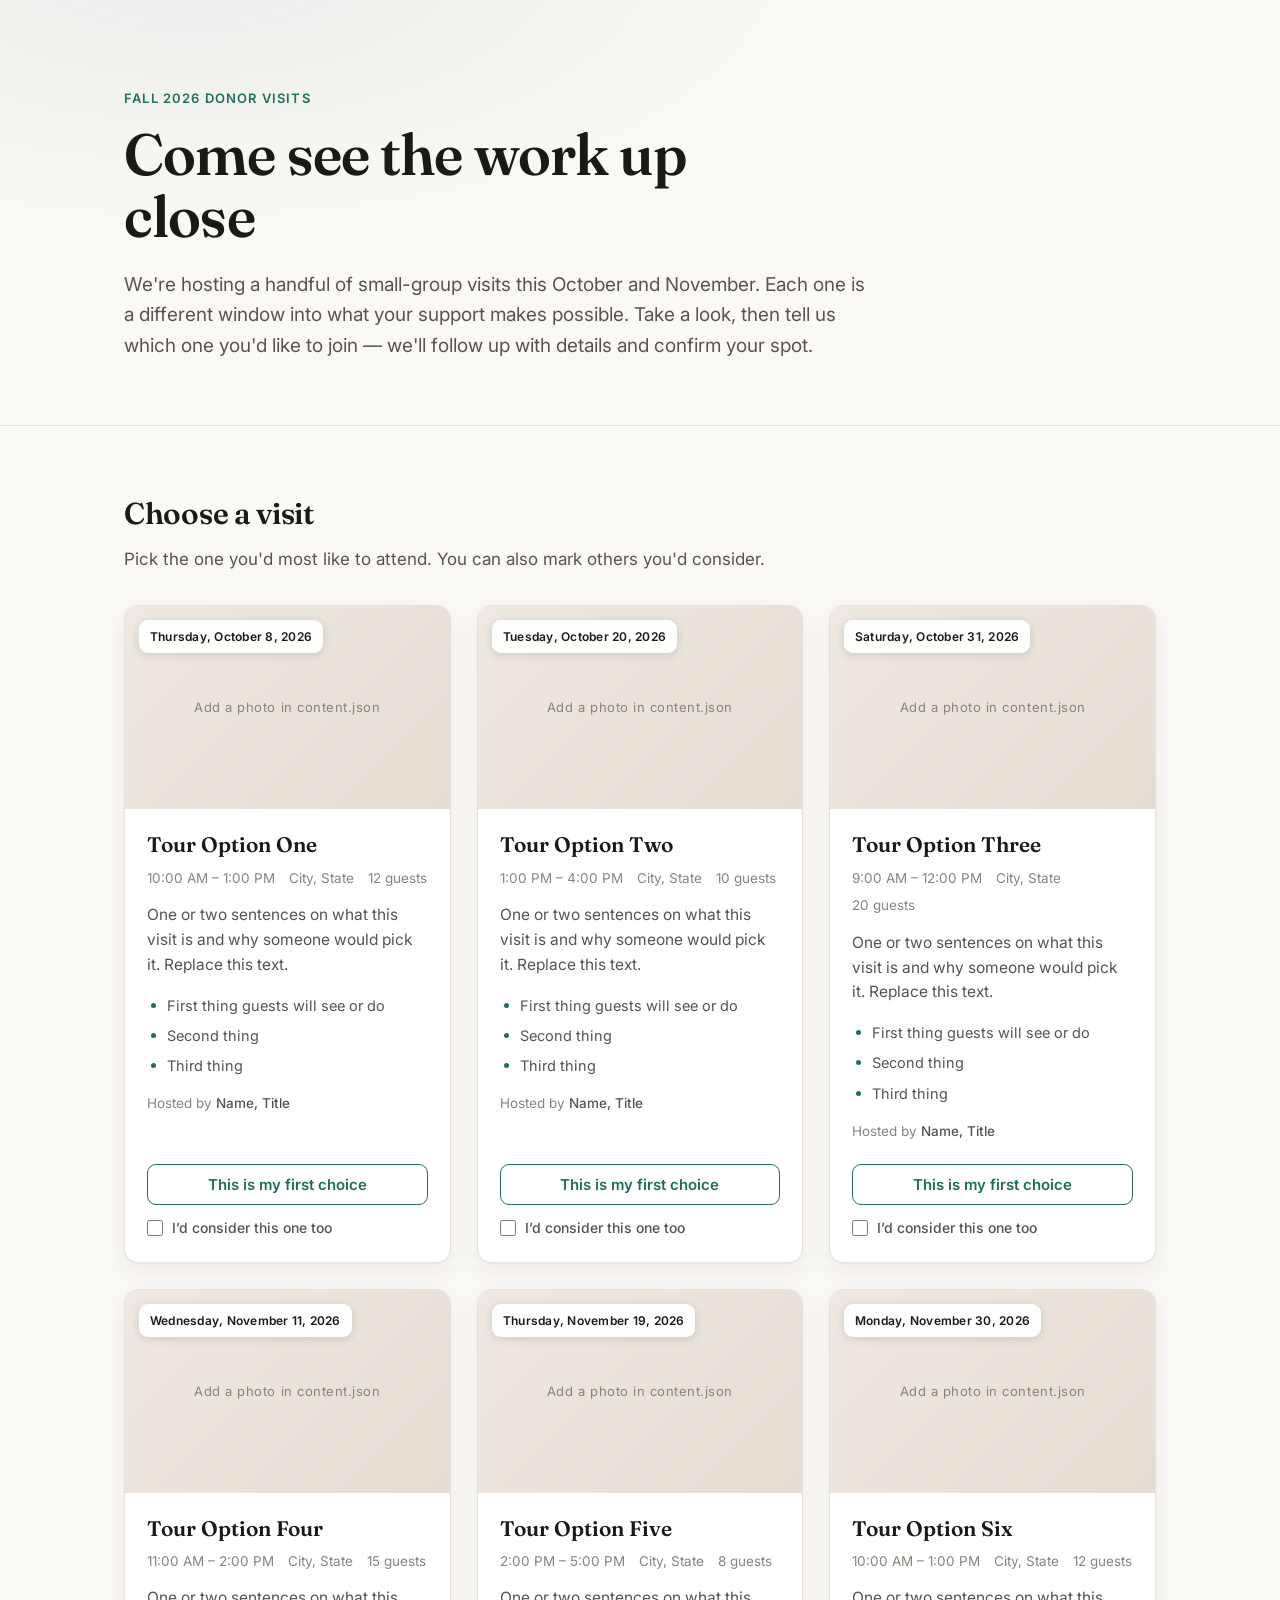
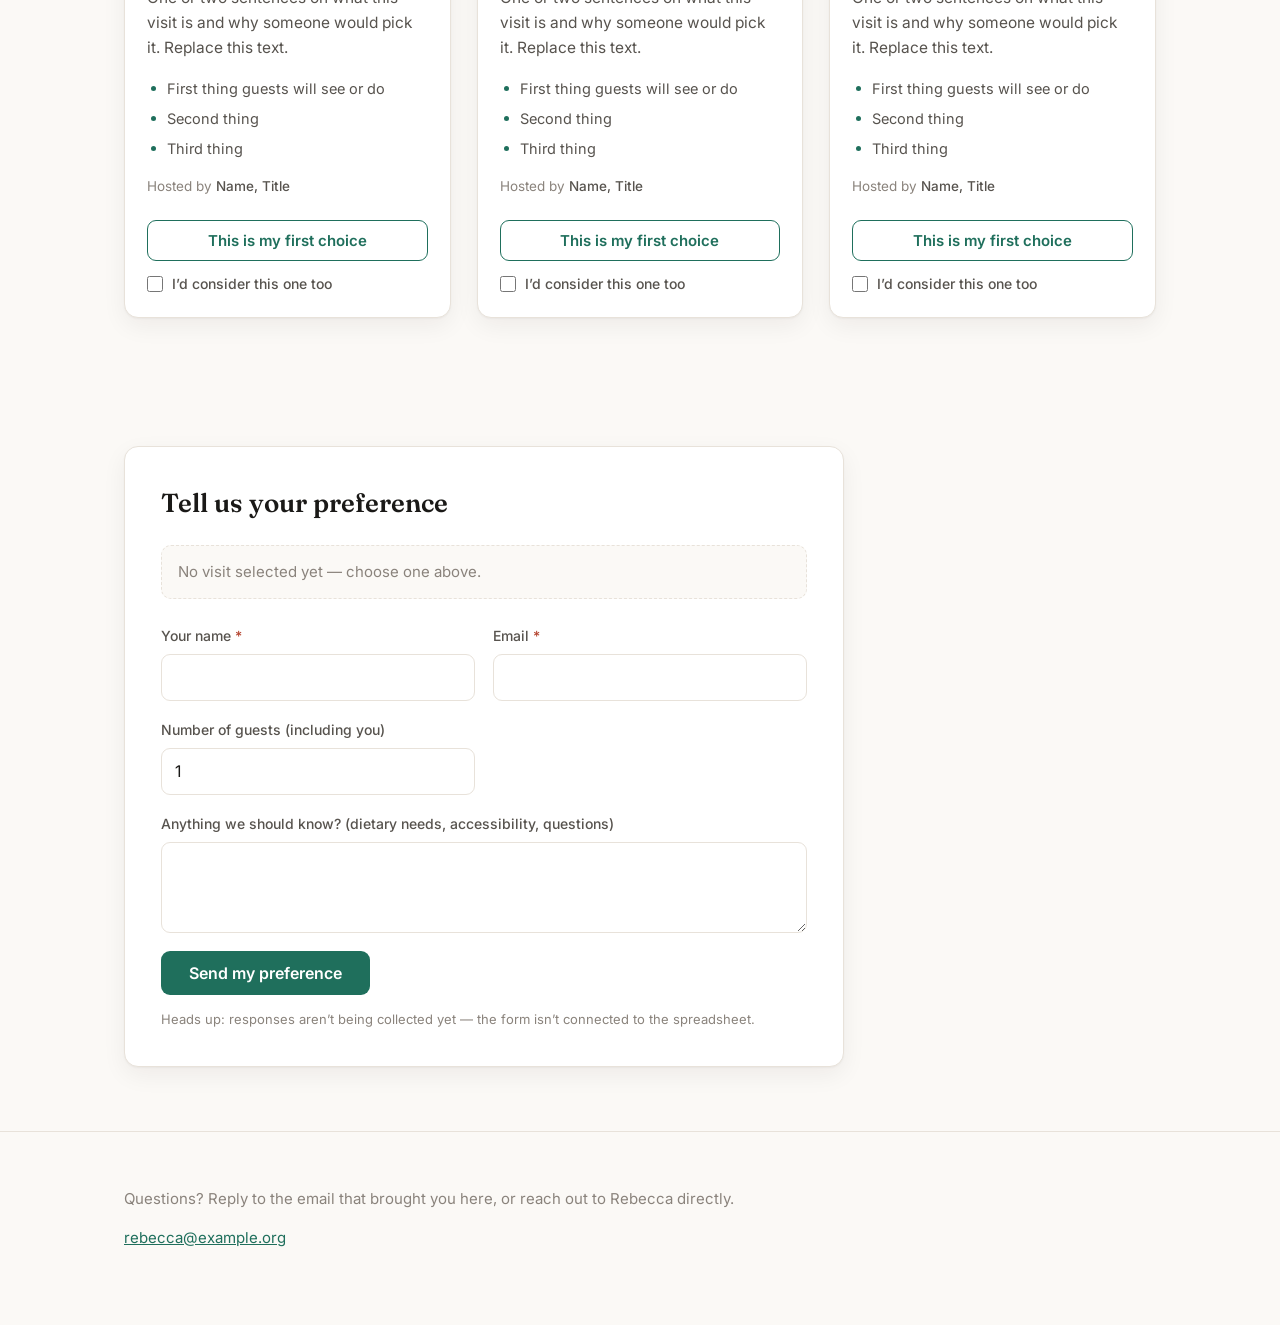
==== index.html @ 53bd4e9d "Add files via upload" ====
<!doctype html>
<html lang="en">
<head>
<meta charset="utf-8">
<meta name="viewport" content="width=device-width, initial-scale=1">
<title>Fall Donor Visits</title>
<meta name="description" content="Choose which upcoming visit you'd like to join.">
<link rel="icon" href="data:image/svg+xml,%3Csvg xmlns='http://www.w3.org/2000/svg' viewBox='0 0 32 32'%3E%3Crect width='32' height='32' rx='7' fill='%231f6f5c'/%3E%3Cpath d='M9 16.5l4.5 4.5L23 11.5' stroke='white' stroke-width='3' fill='none' stroke-linecap='round' stroke-linejoin='round'/%3E%3C/svg%3E">
<link rel="preconnect" href="https://fonts.googleapis.com">
<link rel="preconnect" href="https://fonts.gstatic.com" crossorigin>
<link href="https://fonts.googleapis.com/css2?family=Fraunces:opsz,wght@9..144,400;9..144,600&family=Inter:wght@400;500;600&display=swap" rel="stylesheet">
<link rel="stylesheet" href="styles.css">
</head>
<body>

<a class="skip" href="#tours">Skip to the options</a>

<header class="hero" id="hero">
  <div class="wrap">
    <p class="eyebrow" id="eyebrow"></p>
    <h1 id="headline"></h1>
    <p class="intro" id="intro"></p>
  </div>
</header>

<main class="wrap">

  <section id="tours" aria-labelledby="tours-h">
    <h2 id="tours-h" class="section-h">Choose a visit</h2>
    <p class="section-sub">Pick the one you'd most like to attend. You can also mark others you'd consider.</p>
    <div class="grid" id="grid" role="list"></div>
  </section>

  <section id="rsvp" aria-labelledby="rsvp-h">
    <div class="card-form">
      <h2 id="rsvp-h">Tell us your preference</h2>

      <div class="chosen" id="chosen" aria-live="polite">
        <span class="chosen-empty">No visit selected yet — choose one above.</span>
      </div>

      <form id="form" novalidate>
        <div class="row">
          <label for="f-name">Your name <span class="req">*</span>
            <input id="f-name" name="name" type="text" autocomplete="name" required>
          </label>
          <label for="f-email">Email <span class="req">*</span>
            <input id="f-email" name="email" type="email" autocomplete="email" required>
          </label>
        </div>

        <div class="row" id="row-extra">
          <label for="f-guests" id="lbl-guests">Number of guests (including you)
            <input id="f-guests" name="guests" type="number" min="1" max="20" value="1" inputmode="numeric">
          </label>
        </div>

        <label for="f-notes" id="lbl-notes" class="full">Notes
          <textarea id="f-notes" name="notes" rows="3"></textarea>
        </label>

        <p class="err" id="err" role="alert" hidden></p>

        <button type="submit" id="submit">Send my preference</button>
        <p class="fineprint" id="fineprint"></p>
      </form>

      <div class="done" id="done" hidden>
        <div class="done-mark" aria-hidden="true">&#10003;</div>
        <h3 id="done-h"></h3>
        <p id="done-b"></p>
      </div>
    </div>
  </section>

</main>

<footer class="foot">
  <div class="wrap">
    <p id="closing"></p>
    <p><a id="contact" href="#"></a></p>
  </div>
</footer>

<div class="boot-error" id="boot-error" hidden>
  <div>
    <h2>The page couldn't load its content.</h2>
    <p id="boot-msg"></p>
    <p class="boot-hint">This almost always means <code>content.json</code> has a typo. Ask Claude to check it.</p>
  </div>
</div>

<script src="app.js"></script>
</body>
</html>
---- styles.css ----
/* ---------------------------------------------------------------
   Styling for the donor visits page.
   You normally won't need to touch this file. Colors come from
   --accent, which is set from content.json (site.accentColor).
   --------------------------------------------------------------- */

:root{
  --accent:#1f6f5c;
  --accent-soft:rgba(31,111,92,.08);
  --accent-line:rgba(31,111,92,.22);
  --ink:#1a1917;
  --ink-2:#57534e;
  --ink-3:#8a837c;
  --paper:#fbf9f6;
  --card:#ffffff;
  --line:#e8e2da;
  --radius:14px;
  --shadow:0 1px 2px rgba(26,25,23,.04), 0 8px 24px rgba(26,25,23,.06);
  --shadow-lift:0 2px 4px rgba(26,25,23,.05), 0 16px 40px rgba(26,25,23,.10);
}

*{box-sizing:border-box}
/* Several elements below set display, which would otherwise beat the
   browser's default rule for [hidden]. Keep this. */
[hidden]{display:none !important}
html{-webkit-text-size-adjust:100%}
body{
  margin:0;
  background:var(--paper);
  color:var(--ink);
  font:400 17px/1.6 Inter, system-ui, -apple-system, "Segoe UI", Roboto, sans-serif;
  -webkit-font-smoothing:antialiased;
}
img{max-width:100%;display:block}

.wrap{max-width:1080px;margin:0 auto;padding:0 24px}

.skip{
  position:absolute;left:-9999px;top:0;background:var(--ink);color:#fff;
  padding:10px 16px;border-radius:0 0 8px 0;z-index:50;
}
.skip:focus{left:0}

/* ---------- hero ---------- */
.hero{
  padding:88px 0 64px;
  background:
    radial-gradient(900px 400px at 15% -10%, var(--accent-soft), transparent 70%),
    var(--paper);
  border-bottom:1px solid var(--line);
}
.hero.has-image{
  background-size:cover;
  background-position:center;
  color:#fff;
  position:relative;
}
.hero.has-image::after{
  content:"";position:absolute;inset:0;
  background:linear-gradient(180deg, rgba(20,19,17,.35), rgba(20,19,17,.72));
}
.hero.has-image .wrap{position:relative;z-index:1}
.hero.has-image .eyebrow{color:rgba(255,255,255,.85)}
.hero.has-image .intro{color:rgba(255,255,255,.92)}

.eyebrow{
  margin:0 0 14px;
  font-size:13px;font-weight:600;letter-spacing:.09em;text-transform:uppercase;
  color:var(--accent);
}
h1{
  margin:0;
  font-family:Fraunces, Georgia, "Times New Roman", serif;
  font-weight:600;
  font-size:clamp(34px,5.4vw,58px);
  line-height:1.08;
  letter-spacing:-.015em;
  max-width:16ch;
}
.intro{
  margin:22px 0 0;
  max-width:62ch;
  font-size:19px;
  color:var(--ink-2);
}

/* ---------- sections ---------- */
section{padding:64px 0}
.section-h{
  margin:0;
  font-family:Fraunces, Georgia, serif;
  font-weight:600;
  font-size:30px;
  letter-spacing:-.01em;
}
.section-sub{margin:8px 0 32px;color:var(--ink-2)}

/* ---------- cards ---------- */
.grid{
  display:grid;
  grid-template-columns:repeat(auto-fill, minmax(310px,1fr));
  gap:26px;
}

.tour{
  position:relative;
  display:flex;flex-direction:column;
  background:var(--card);
  border:1px solid var(--line);
  border-radius:var(--radius);
  box-shadow:var(--shadow);
  overflow:hidden;
  transition:box-shadow .18s ease, border-color .18s ease, transform .18s ease;
}
.tour:hover{box-shadow:var(--shadow-lift);transform:translateY(-2px)}
.tour.selected{
  border-color:var(--accent);
  box-shadow:0 0 0 2px var(--accent-line), var(--shadow-lift);
}

.thumb{
  aspect-ratio:16/10;
  background:linear-gradient(135deg, #efe9e1, #e3ddd4);
  position:relative;
  overflow:hidden;
}
.thumb img{width:100%;height:100%;object-fit:cover}
.thumb-empty{
  position:absolute;inset:0;
  display:flex;align-items:center;justify-content:center;
  color:var(--ink-3);font-size:13px;letter-spacing:.04em;text-align:center;padding:16px;
}

.datechip{
  position:absolute;left:14px;top:14px;
  background:rgba(255,255,255,.94);
  backdrop-filter:blur(6px);
  border-radius:9px;
  padding:7px 11px;
  font-size:12px;font-weight:600;letter-spacing:.02em;
  color:var(--ink);
  box-shadow:0 2px 8px rgba(26,25,23,.14);
}

.tour-body{padding:22px 22px 0;flex:1}
.tour h3{
  margin:0 0 10px;
  font-family:Fraunces, Georgia, serif;
  font-weight:600;font-size:21px;line-height:1.25;
}
.meta{
  margin:0 0 14px;
  display:flex;flex-wrap:wrap;gap:6px 14px;
  font-size:13.5px;color:var(--ink-3);
}
.meta span{display:inline-flex;align-items:center;gap:6px}
.summary{margin:0 0 16px;font-size:15.5px;color:var(--ink-2)}
.highlights{margin:0 0 16px;padding:0;list-style:none;font-size:14.5px;color:var(--ink-2)}
.highlights li{position:relative;padding-left:20px;margin-bottom:7px}
.highlights li::before{
  content:"";position:absolute;left:4px;top:9px;
  width:5px;height:5px;border-radius:50%;background:var(--accent);
}
.host{margin:0 0 4px;font-size:13.5px;color:var(--ink-3)}
.host strong{color:var(--ink-2);font-weight:500}

.tour-actions{
  padding:18px 22px 22px;
  display:flex;flex-direction:column;gap:12px;
}
.pick{
  appearance:none;
  width:100%;
  padding:12px 16px;
  border:1px solid var(--accent);
  border-radius:9px;
  background:transparent;
  color:var(--accent);
  font:600 15px/1 Inter, system-ui, sans-serif;
  cursor:pointer;
  transition:background .15s ease, color .15s ease;
}
.pick:hover{background:var(--accent-soft)}
.tour.selected .pick{background:var(--accent);color:#fff}

.maybe{
  display:flex;align-items:center;gap:9px;
  font-size:14px;color:var(--ink-2);cursor:pointer;
}
.maybe input{width:16px;height:16px;accent-color:var(--accent);margin:0;cursor:pointer}
.tour.selected .maybe{visibility:hidden}

/* ---------- form ---------- */
.card-form{
  background:var(--card);
  border:1px solid var(--line);
  border-radius:var(--radius);
  box-shadow:var(--shadow);
  padding:36px;
  max-width:720px;
}
.card-form h2{
  margin:0 0 20px;
  font-family:Fraunces, Georgia, serif;
  font-weight:600;font-size:26px;
}

.chosen{
  border:1px dashed var(--line);
  border-radius:10px;
  padding:14px 16px;
  margin-bottom:26px;
  font-size:15px;
  background:var(--paper);
}
.chosen.filled{
  border-style:solid;
  border-color:var(--accent-line);
  background:var(--accent-soft);
}
.chosen-empty{color:var(--ink-3)}
.chosen strong{font-weight:600}
.chosen .also{display:block;margin-top:6px;color:var(--ink-2);font-size:14px}

.row{display:grid;grid-template-columns:1fr 1fr;gap:18px;margin-bottom:18px}
label{display:block;font-size:14px;font-weight:500;color:var(--ink-2)}
label.full{margin-bottom:18px}
.req{color:#b4432e}
input,textarea{
  display:block;width:100%;margin-top:7px;
  padding:11px 13px;
  border:1px solid var(--line);
  border-radius:9px;
  background:#fff;
  font:400 16px/1.4 Inter, system-ui, sans-serif;
  color:var(--ink);
}
input:focus,textarea:focus{
  outline:none;border-color:var(--accent);
  box-shadow:0 0 0 3px var(--accent-soft);
}
textarea{resize:vertical}

button[type=submit]{
  appearance:none;
  padding:14px 28px;
  border:none;border-radius:9px;
  background:var(--accent);color:#fff;
  font:600 16px/1 Inter, system-ui, sans-serif;
  cursor:pointer;
  transition:opacity .15s ease;
}
button[type=submit]:hover{opacity:.9}
button[type=submit]:disabled{opacity:.5;cursor:default}

.err{
  margin:0 0 16px;padding:11px 14px;
  background:#fdf1ee;border:1px solid #f0cfc5;border-radius:9px;
  color:#8f3a25;font-size:14.5px;
}
.fineprint{margin:14px 0 0;font-size:13px;color:var(--ink-3)}

.done{text-align:center;padding:24px 0 8px}
.done-mark{
  width:52px;height:52px;margin:0 auto 18px;
  border-radius:50%;background:var(--accent);color:#fff;
  display:flex;align-items:center;justify-content:center;font-size:26px;
}
.done h3{
  margin:0 0 10px;
  font-family:Fraunces, Georgia, serif;font-weight:600;font-size:24px;
}
.done p{margin:0;color:var(--ink-2)}

/* ---------- footer ---------- */
.foot{
  border-top:1px solid var(--line);
  padding:40px 0 60px;
  color:var(--ink-3);font-size:15px;
}
.foot a{color:var(--accent)}

/* ---------- boot error ---------- */
.boot-error{
  position:fixed;inset:0;z-index:100;
  background:var(--paper);
  display:flex;align-items:center;justify-content:center;
  padding:32px;text-align:center;
}
.boot-error h2{font-family:Fraunces, Georgia, serif;font-weight:600}
.boot-error code{background:#efe9e1;padding:2px 6px;border-radius:5px;font-size:14px}
.boot-hint{color:var(--ink-2)}

@media (max-width:640px){
  .hero{padding:60px 0 44px}
  section{padding:48px 0}
  .row{grid-template-columns:1fr}
  .card-form{padding:24px}
}

@media (prefers-reduced-motion:reduce){
  *{transition:none !important}
  .tour:hover{transform:none}
}
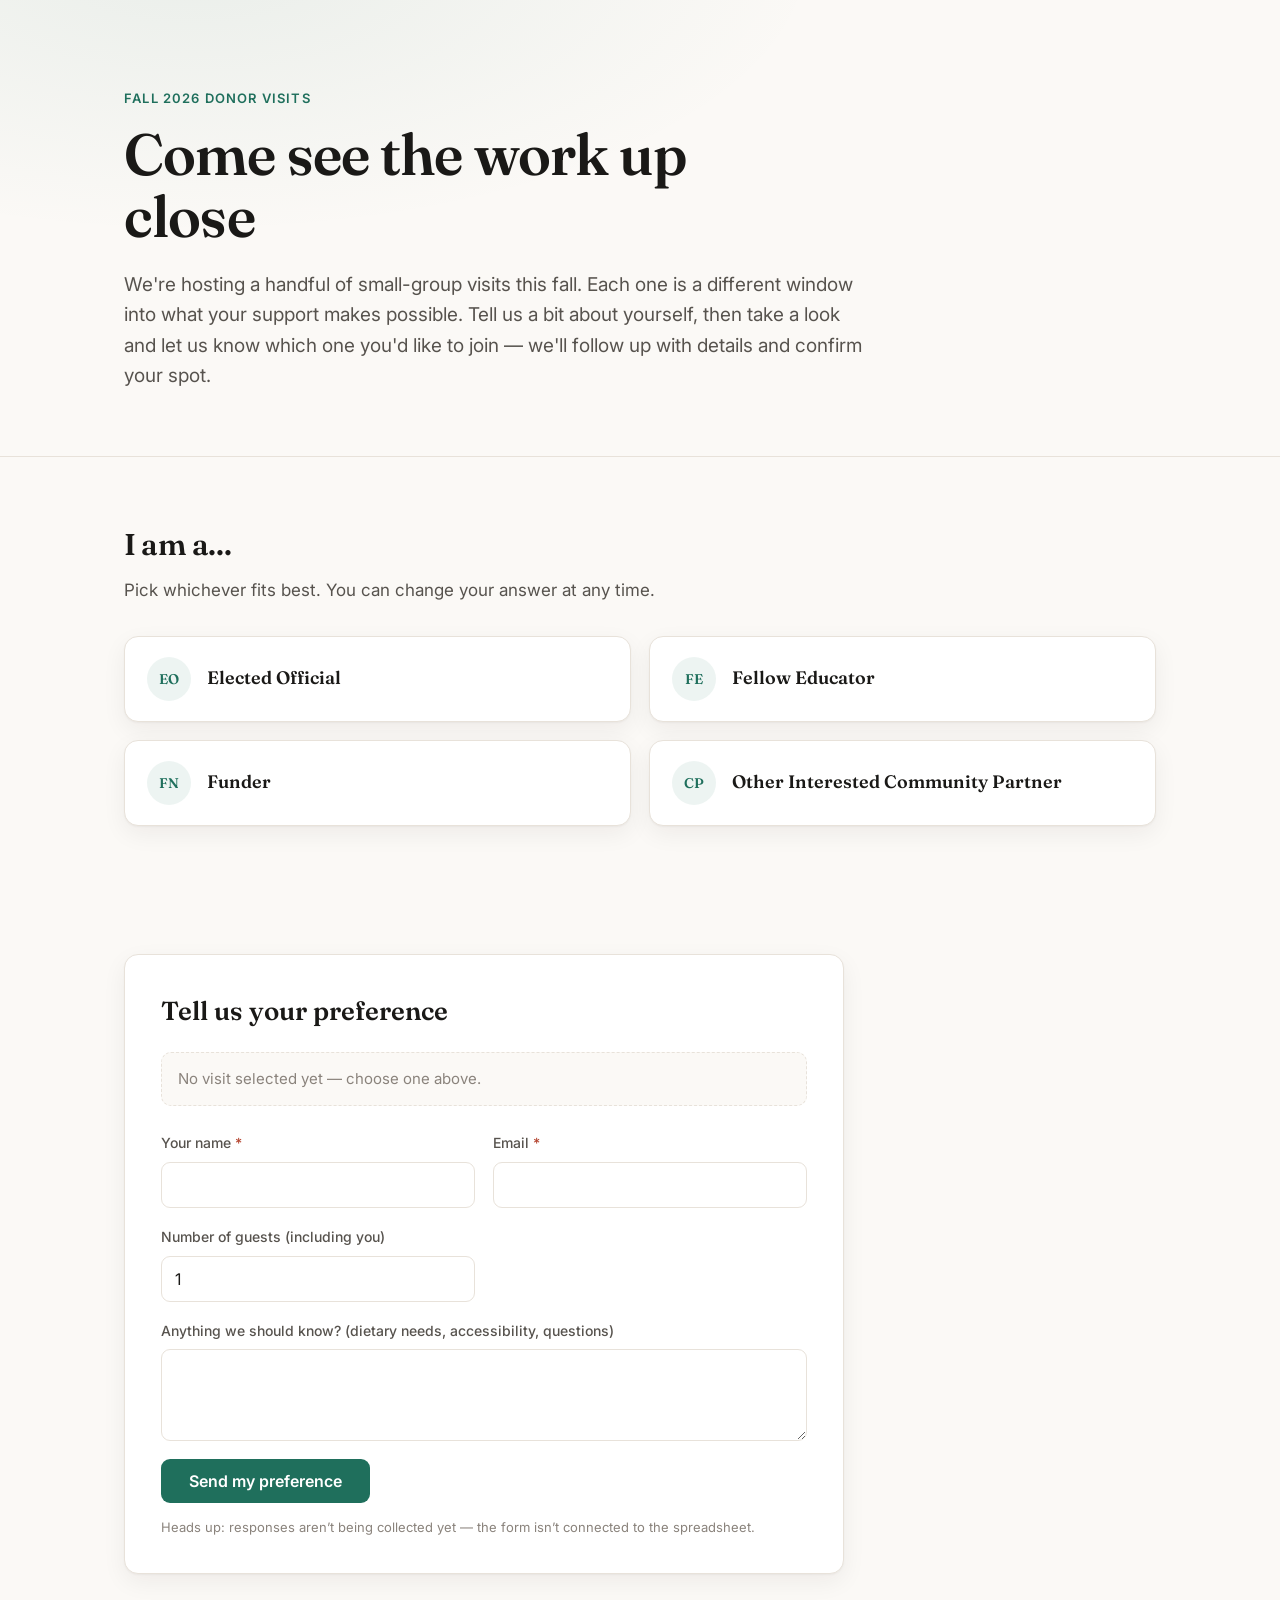
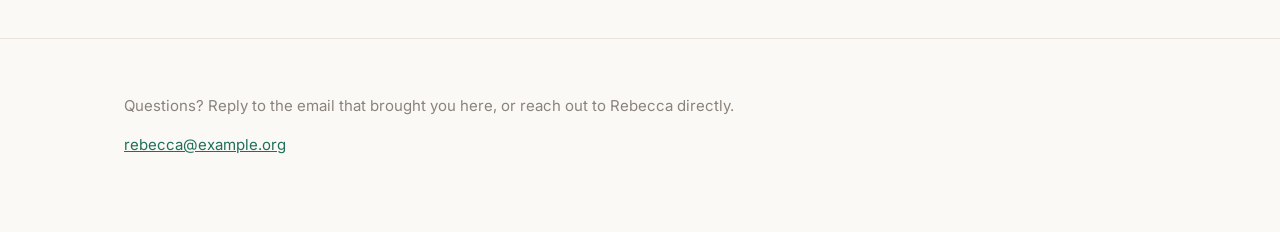
==== commit 4e56fcb1: "Add audience picker: visitors choose their role before seeing visit dates - New "I am a..." step (El" ====
--- a/index.html
+++ b/index.html
@@ -13,7 +13,7 @@
 </head>
 <body>
 
-<a class="skip" href="#tours">Skip to the options</a>
+<a class="skip" href="#picker">Skip to the options</a>
 
 <header class="hero" id="hero">
   <div class="wrap">
@@ -25,9 +25,21 @@
 
 <main class="wrap">
 
-  <section id="tours" aria-labelledby="tours-h">
-    <h2 id="tours-h" class="section-h">Choose a visit</h2>
-    <p class="section-sub">Pick the one you'd most like to attend. You can also mark others you'd consider.</p>
+  <section id="picker" aria-labelledby="picker-h">
+    <h2 id="picker-h" class="section-h"></h2>
+    <p class="section-sub" id="picker-sub"></p>
+
+    <div class="audience-bar" id="audience-bar">
+      <p>Showing visits for <strong id="audience-bar-label"></strong></p>
+      <button type="button" id="change-audience">Choose a different group</button>
+    </div>
+
+    <div class="roles" id="roles" role="list"></div>
+  </section>
+
+  <section id="tours" aria-labelledby="tours-h" hidden>
+    <h2 id="tours-h" class="section-h"></h2>
+    <p class="section-sub" id="tours-sub"></p>
     <div class="grid" id="grid" role="list"></div>
   </section>
 
--- a/styles.css
+++ b/styles.css
@@ -95,6 +95,75 @@
 }
 .section-sub{margin:8px 0 32px;color:var(--ink-2)}
 
+/* ---------- picker ---------- */
+.roles{
+  display:grid;
+  grid-template-columns:repeat(2, 1fr);
+  gap:18px;
+  margin-top:4px;
+}
+.role{
+  display:flex;
+  align-items:center;
+  gap:16px;
+  text-align:left;
+  background:var(--card);
+  border:1px solid var(--line);
+  border-radius:var(--radius);
+  box-shadow:var(--shadow);
+  padding:20px 22px;
+  cursor:pointer;
+  font:inherit;
+  color:inherit;
+  transition:box-shadow .18s ease, border-color .18s ease, transform .18s ease;
+}
+.role:hover{box-shadow:var(--shadow-lift);transform:translateY(-2px)}
+.role:focus-visible{outline:2px solid var(--accent);outline-offset:2px}
+.role-mark{
+  flex:none;
+  width:44px;height:44px;
+  border-radius:50%;
+  background:var(--accent-soft);
+  color:var(--accent);
+  display:flex;align-items:center;justify-content:center;
+  font-family:Fraunces, Georgia, serif;
+  font-weight:600;font-size:14px;letter-spacing:.02em;
+}
+.role-label{
+  font-family:Fraunces, Georgia, serif;
+  font-weight:600;font-size:18px;
+}
+
+.audience-bar{
+  display:none;
+  align-items:center;justify-content:space-between;gap:16px;flex-wrap:wrap;
+  background:var(--accent-soft);
+  border:1px solid var(--accent-line);
+  border-radius:12px;
+  padding:16px 20px;
+  margin-bottom:28px;
+}
+.audience-bar.on{display:flex}
+.audience-bar p{margin:0;font-size:15px}
+.audience-bar strong{font-weight:600}
+.audience-bar button{
+  background:none;
+  border:1px solid var(--accent-line);
+  border-radius:8px;
+  padding:8px 14px;
+  font:500 13.5px/1 Inter, system-ui, sans-serif;
+  color:var(--accent);
+  cursor:pointer;
+  white-space:nowrap;
+}
+.audience-bar button:hover{background:#fff}
+
+#picker.answered .roles{display:none}
+
+@media (max-width:640px){
+  .roles{grid-template-columns:1fr}
+}
+
 /* ---------- cards ---------- */
 .grid{
   display:grid;
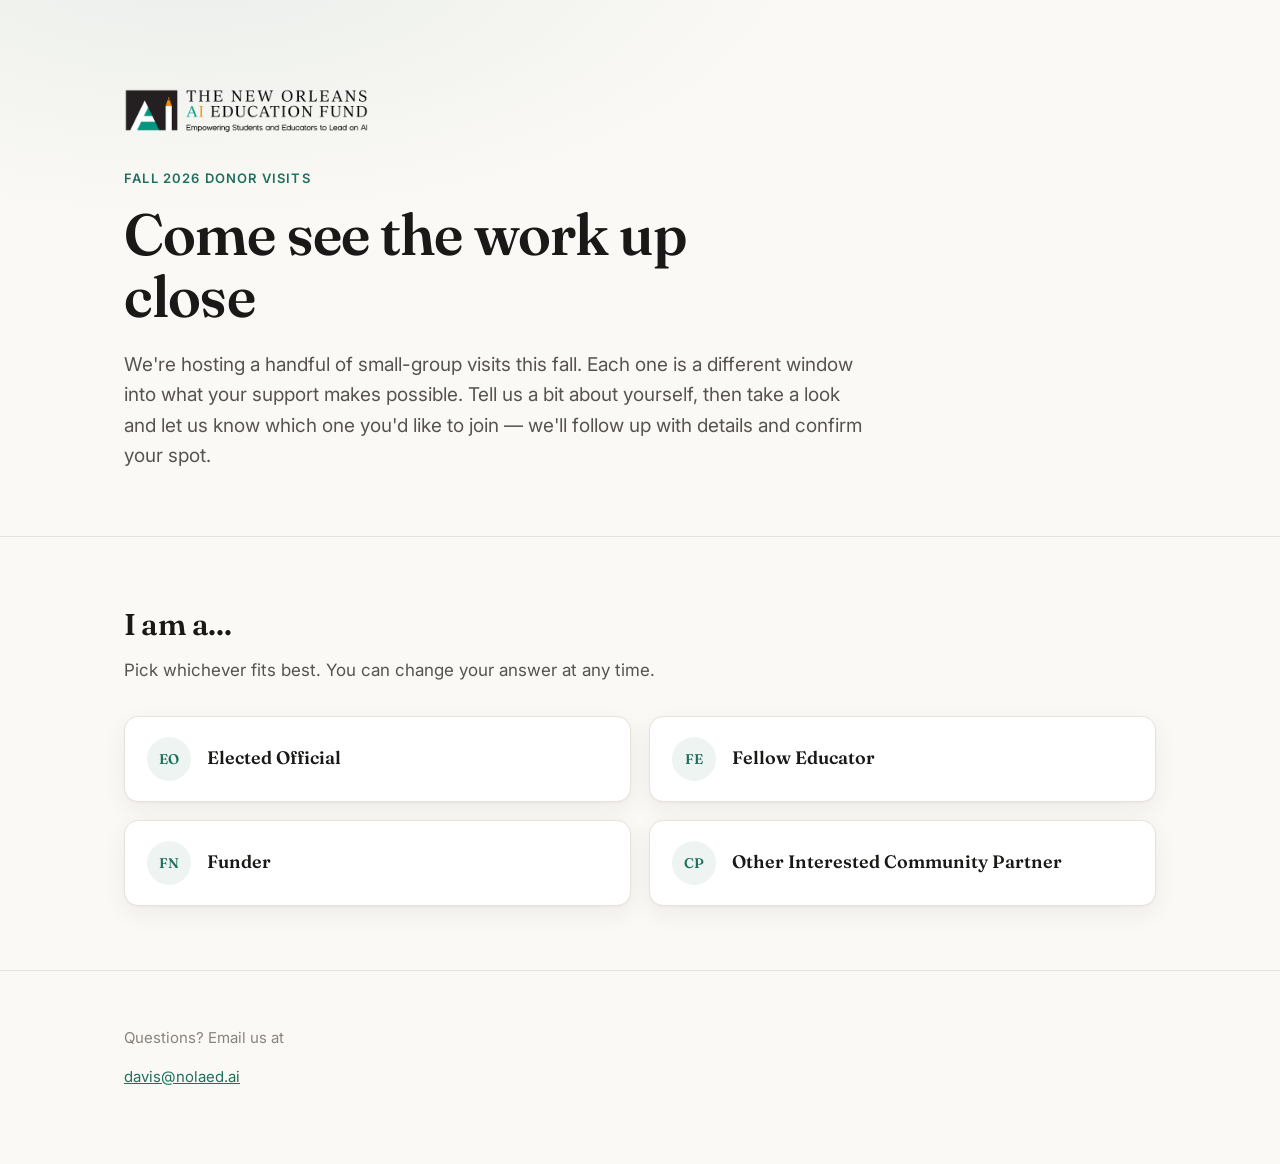
==== commit b0892df3: "Split the picker and visits into two real pages; add logo and update footer - New "visits.html?audie" ====
--- a/index.html
+++ b/index.html
@@ -4,19 +4,20 @@
 <meta charset="utf-8">
 <meta name="viewport" content="width=device-width, initial-scale=1">
 <title>Fall Donor Visits</title>
-<meta name="description" content="Choose which upcoming visit you'd like to join.">
+<meta name="description" content="Tell us who you are, then pick which upcoming visit you'd like to join.">
 <link rel="icon" href="data:image/svg+xml,%3Csvg xmlns='http://www.w3.org/2000/svg' viewBox='0 0 32 32'%3E%3Crect width='32' height='32' rx='7' fill='%231f6f5c'/%3E%3Cpath d='M9 16.5l4.5 4.5L23 11.5' stroke='white' stroke-width='3' fill='none' stroke-linecap='round' stroke-linejoin='round'/%3E%3C/svg%3E">
 <link rel="preconnect" href="https://fonts.googleapis.com">
 <link rel="preconnect" href="https://fonts.gstatic.com" crossorigin>
 <link href="https://fonts.googleapis.com/css2?family=Fraunces:opsz,wght@9..144,400;9..144,600&family=Inter:wght@400;500;600&display=swap" rel="stylesheet">
 <link rel="stylesheet" href="styles.css">
 </head>
-<body>
+<body data-page="home">
 
 <a class="skip" href="#picker">Skip to the options</a>
 
 <header class="hero" id="hero">
   <div class="wrap">
+    <img class="logo" id="logo" src="" alt="" hidden>
     <p class="eyebrow" id="eyebrow"></p>
     <h1 id="headline"></h1>
     <p class="intro" id="intro"></p>
@@ -24,67 +25,11 @@
 </header>
 
 <main class="wrap">
-
   <section id="picker" aria-labelledby="picker-h">
     <h2 id="picker-h" class="section-h"></h2>
     <p class="section-sub" id="picker-sub"></p>
-
-    <div class="audience-bar" id="audience-bar">
-      <p>Showing visits for <strong id="audience-bar-label"></strong></p>
-      <button type="button" id="change-audience">Choose a different group</button>
-    </div>
-
     <div class="roles" id="roles" role="list"></div>
   </section>
-
-  <section id="tours" aria-labelledby="tours-h" hidden>
-    <h2 id="tours-h" class="section-h"></h2>
-    <p class="section-sub" id="tours-sub"></p>
-    <div class="grid" id="grid" role="list"></div>
-  </section>
-
-  <section id="rsvp" aria-labelledby="rsvp-h">
-    <div class="card-form">
-      <h2 id="rsvp-h">Tell us your preference</h2>
-
-      <div class="chosen" id="chosen" aria-live="polite">
-        <span class="chosen-empty">No visit selected yet — choose one above.</span>
-      </div>
-
-      <form id="form" novalidate>
-        <div class="row">
-          <label for="f-name">Your name <span class="req">*</span>
-            <input id="f-name" name="name" type="text" autocomplete="name" required>
-          </label>
-          <label for="f-email">Email <span class="req">*</span>
-            <input id="f-email" name="email" type="email" autocomplete="email" required>
-          </label>
-        </div>
-
-        <div class="row" id="row-extra">
-          <label for="f-guests" id="lbl-guests">Number of guests (including you)
-            <input id="f-guests" name="guests" type="number" min="1" max="20" value="1" inputmode="numeric">
-          </label>
-        </div>
-
-        <label for="f-notes" id="lbl-notes" class="full">Notes
-          <textarea id="f-notes" name="notes" rows="3"></textarea>
-        </label>
-
-        <p class="err" id="err" role="alert" hidden></p>
-
-        <button type="submit" id="submit">Send my preference</button>
-        <p class="fineprint" id="fineprint"></p>
-      </form>
-
-      <div class="done" id="done" hidden>
-        <div class="done-mark" aria-hidden="true">&#10003;</div>
-        <h3 id="done-h"></h3>
-        <p id="done-b"></p>
-      </div>
-    </div>
-  </section>
-
 </main>
 
 <footer class="foot">
--- a/styles.css
+++ b/styles.css
@@ -62,6 +62,12 @@
 .hero.has-image .wrap{position:relative;z-index:1}
 .hero.has-image .eyebrow{color:rgba(255,255,255,.85)}
 .hero.has-image .intro{color:rgba(255,255,255,.92)}
+
+.logo{
+  height:48px;
+  width:auto;
+  margin:0 0 32px;
+}
 
 .eyebrow{
   margin:0 0 14px;
@@ -134,35 +140,29 @@
   font-weight:600;font-size:18px;
 }
 
-.audience-bar{
-  display:none;
-  align-items:center;justify-content:space-between;gap:16px;flex-wrap:wrap;
-  background:var(--accent-soft);
-  border:1px solid var(--accent-line);
-  border-radius:12px;
-  padding:16px 20px;
-  margin-bottom:28px;
-}
-.audience-bar.on{display:flex}
-.audience-bar p{margin:0;font-size:15px}
-.audience-bar strong{font-weight:600}
-.audience-bar button{
-  background:none;
-  border:1px solid var(--accent-line);
-  border-radius:8px;
-  padding:8px 14px;
-  font:500 13.5px/1 Inter, system-ui, sans-serif;
-  color:var(--accent);
-  cursor:pointer;
-  white-space:nowrap;
-}
-.audience-bar button:hover{background:#fff}
-
-#picker.answered .roles{display:none}
-
 @media (max-width:640px){
   .roles{grid-template-columns:1fr}
 }
+
+/* ---------- visits page header ---------- */
+.subhero{padding:56px 0 40px}
+.back-link{
+  display:inline-block;
+  margin-bottom:20px;
+  font-size:14px;font-weight:500;
+  color:var(--ink-2);
+  text-decoration:none;
+}
+.back-link:hover{color:var(--accent)}
+.page-title{
+  margin:0 0 10px;
+  font-family:Fraunces, Georgia, "Times New Roman", serif;
+  font-weight:600;
+  font-size:clamp(28px,4.2vw,42px);
+  line-height:1.15;
+  letter-spacing:-.01em;
+}
+#tours-section{padding-top:0}
 
 /* ---------- cards ---------- */
 .grid{
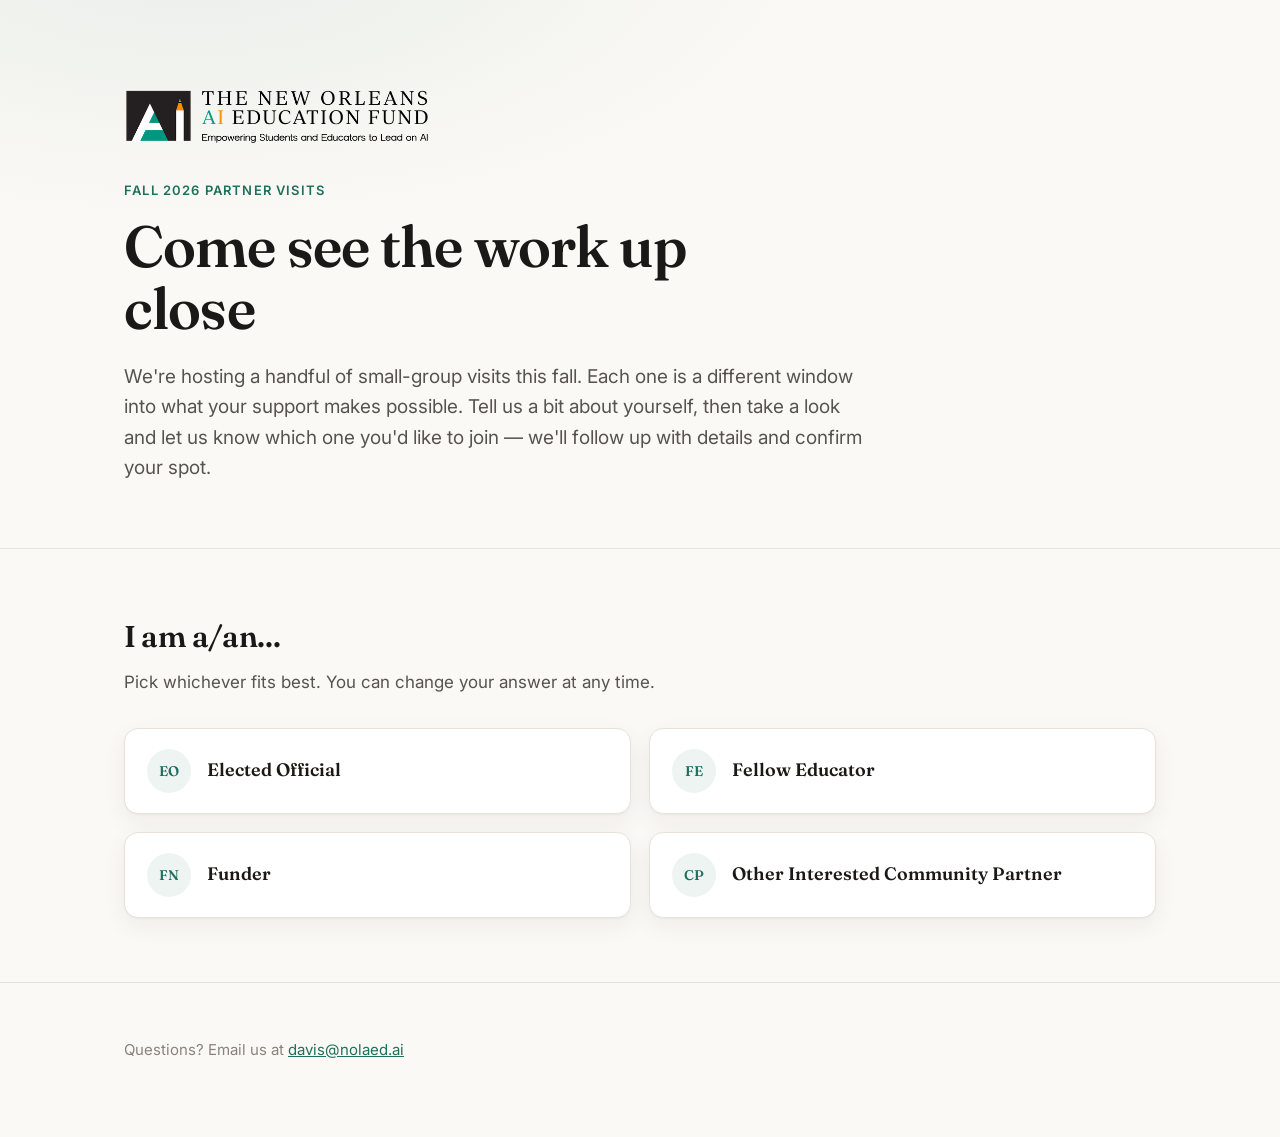
==== commit cec57d1d: "Bump logo size, tweak copy, put footer on one line - Logo 48px -> 60px on both pages. - Eyebrow: "Fa" ====
--- a/index.html
+++ b/index.html
@@ -34,8 +34,7 @@
 
 <footer class="foot">
   <div class="wrap">
-    <p id="closing"></p>
-    <p><a id="contact" href="#"></a></p>
+    <p><span id="closing"></span> <a id="contact" href="#"></a></p>
   </div>
 </footer>
 
--- a/styles.css
+++ b/styles.css
@@ -64,7 +64,7 @@
 .hero.has-image .intro{color:rgba(255,255,255,.92)}
 
 .logo{
-  height:48px;
+  height:60px;
   width:auto;
   margin:0 0 32px;
 }
